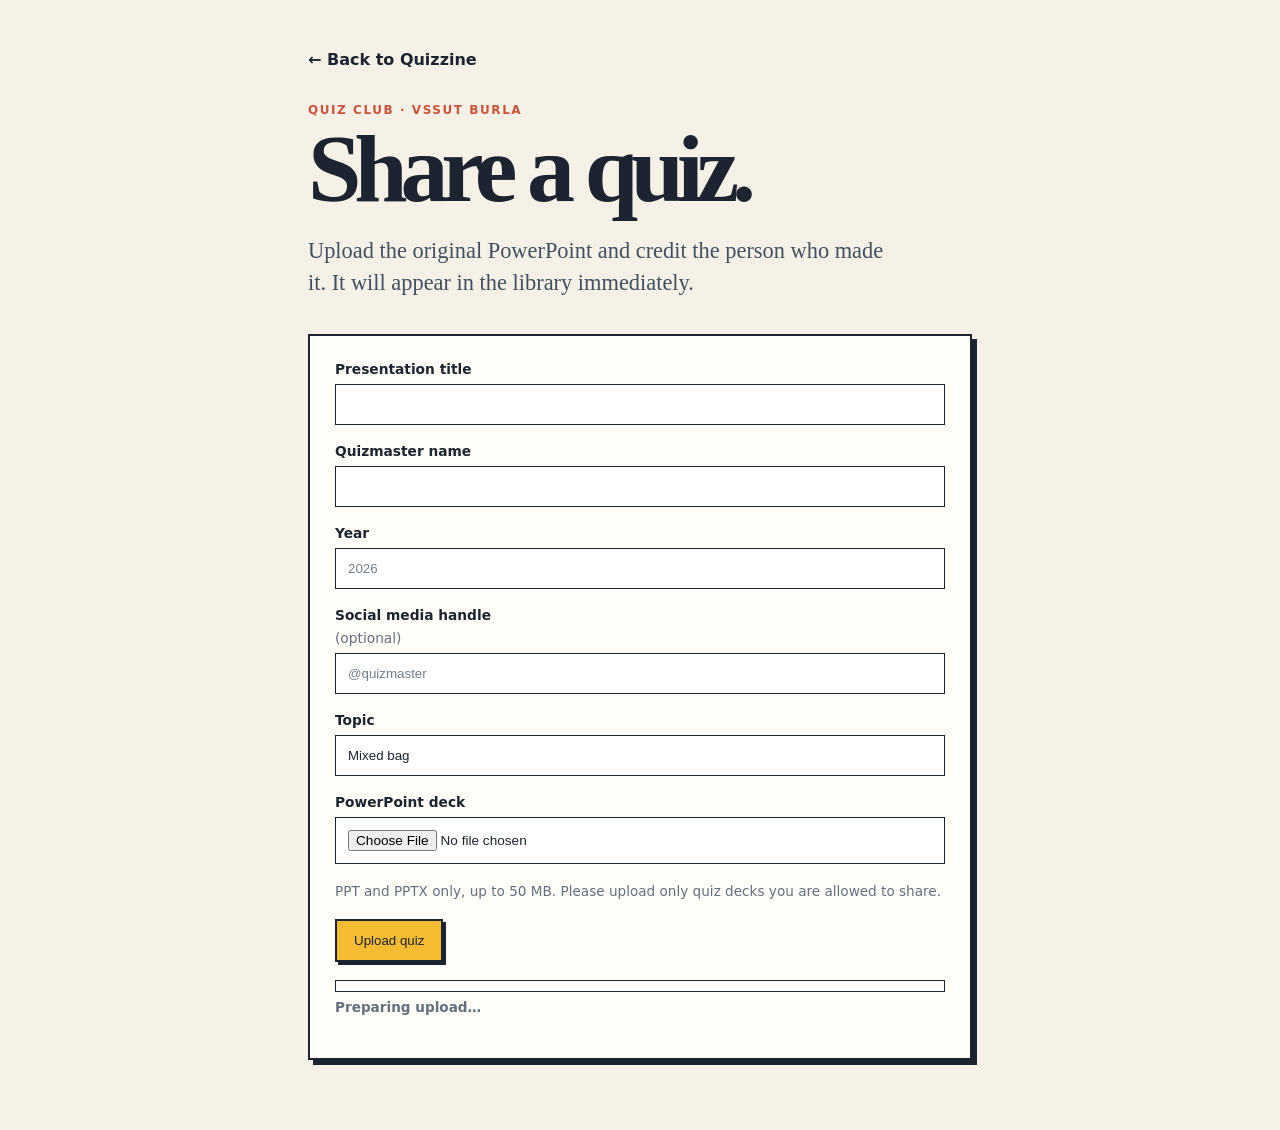
==== upload.html @ c4be82c2 "feat: show upload and preview progress" ====
<!doctype html>
<html lang="en">
  <head>
    <meta charset="UTF-8" />
    <meta name="viewport" content="width=device-width, initial-scale=1.0" />
    <meta name="robots" content="noindex" />
    <title>Upload a quiz — Quizzine</title>
    <link rel="icon" href="favicon.svg" type="image/svg+xml" />
    <link rel="stylesheet" href="styles.css" />
  </head>
  <body>
    <main class="upload-shell">
      <a class="back" href="/">← Back to Quizzine</a>
      <p class="eyebrow">QUIZ CLUB · VSSUT BURLA</p>
      <h1>Share a quiz.</h1>
      <p class="intro">Upload the original PowerPoint and credit the person who made it. It will appear in the library immediately.</p>
      <form id="upload-form" class="upload-form">
        <label>Presentation title<input name="title" required maxlength="120" /></label>
        <label>Quizmaster name<input name="quizmaster" required maxlength="100" /></label>
        <label>Year<input name="year" required inputmode="numeric" pattern="[0-9]{4}" maxlength="4" placeholder="2026" /></label>
        <label>Social media handle <span>(optional)</span><input name="handle" maxlength="100" placeholder="@quizmaster" /></label>
        <label>Topic<input name="topic" maxlength="60" value="Mixed bag" /></label>
        <label>PowerPoint deck<input name="deck" type="file" accept=".ppt,.pptx,application/vnd.ms-powerpoint,application/vnd.openxmlformats-officedocument.presentationml.presentation" required /></label>
        <p class="upload-help">PPT and PPTX only, up to 50 MB. Please upload only quiz decks you are allowed to share.</p>
        <button type="submit" class="upload-button">Upload quiz</button>
        <div id="upload-progress" class="upload-progress" hidden aria-hidden="true">
          <div class="upload-progress-track"><div id="upload-progress-bar" class="upload-progress-bar"></div></div>
          <span id="upload-progress-label">Preparing upload…</span>
        </div>
        <p id="upload-status" class="upload-status" aria-live="polite"></p>
      </form>
    </main>
    <script src="upload.js?v=20260818-upload-r4"></script>
  </body>
</html>
---- styles.css ----
:root { --ink:#1b2430; --paper:#f6f1e7; --sun:#f5bb32; --brick:#cc5239; --sky:#a7d8d7; --muted:#637080; }
* { box-sizing:border-box; }
body { margin:0; min-height:100vh; color:var(--ink); background:var(--paper); font-family: ui-rounded, "Avenir Next", Avenir, "Nunito Sans", system-ui, sans-serif; }
main { max-width:1180px; padding:0 28px; margin:auto; }
.hero { padding:88px 0 46px; max-width:800px; }
.eyebrow { font-size:.75rem; font-weight:800; letter-spacing:.13em; color:var(--brick); margin:0 0 15px; }
h1 { margin:0; font:900 clamp(4rem,12vw,8.5rem)/.78 Georgia, serif; letter-spacing:-.075em; }
.intro { font:500 clamp(1.1rem,2.2vw,1.4rem)/1.45 Georgia,serif; max-width:590px; margin:28px 0; color:#405061; }
.search { position:relative; display:flex; align-items:center; max-width:680px; border:2px solid var(--ink); border-radius:999px; padding:0 17px; background:#fffdf7; box-shadow:5px 5px 0 var(--ink); }
.search:focus-within { outline:4px solid var(--sun); outline-offset:3px; }
.search-icon { font-size:2rem; font-family:Georgia,serif; transform:rotate(-20deg); margin-right:8px; }
input { flex:1; min-width:0; border:0; outline:0; background:transparent; color:var(--ink); font:600 1rem/1.2 inherit; padding:17px 0; }
input::placeholder { color:#72808c; }
kbd { font-size:.72rem; color:var(--muted); border:1px solid #b6b2a8; border-radius:4px; padding:3px 5px; white-space:nowrap; }
.result-count { min-height:1.2em; color:var(--muted); font-size:.9rem; margin:21px 0 0; }
.upload-link { display:inline-block; margin-top:15px; color:var(--ink); font-size:.85rem; font-weight:800; }
.library { border-top:2px solid var(--ink); padding:27px 0 76px; }
.filters { display:flex; flex-wrap:wrap; gap:9px; margin-bottom:25px; }
.filter { cursor:pointer; border:1.5px solid var(--ink); border-radius:999px; background:transparent; padding:8px 13px; color:var(--ink); font:750 .79rem inherit; }
.filter:hover,.filter[aria-pressed="true"] { background:var(--ink); color:var(--paper); }
.quiz-grid { display:grid; grid-template-columns:repeat(auto-fill,minmax(230px,1fr)); gap:18px; }
.card { min-height:244px; position:relative; padding:21px; display:flex; flex-direction:column; border:2px solid var(--ink); border-radius:5px; color:var(--ink); background:var(--card); box-shadow:4px 4px 0 var(--ink); transition:transform .15s, box-shadow .15s; }
.card:hover { transform:translate(-3px,-3px); box-shadow:8px 8px 0 var(--ink); }
.number { font:800 .8rem Georgia,serif; }
.topic { margin:28px 0 8px; font-weight:800; font-size:.72rem; text-transform:uppercase; letter-spacing:.08em; }
.card h2 { margin:0; font:700 clamp(1.35rem,2vw,1.7rem)/1.06 Georgia,serif; letter-spacing:-.035em; }
.format { margin-top:auto; font-weight:750; font-size:.8rem; }
.credit { margin-top:12px; color:#405061; font-size:.78rem; font-weight:750; }
.card a { position:absolute; inset:0; }
.empty { padding:48px 0; font:italic 1.2rem Georgia,serif; }
footer { border-top:2px solid var(--ink); padding:23px 28px; text-align:center; font-size:.82rem; color:var(--muted); }
.viewer-shell { max-width:1300px; min-height:100vh; padding:34px 28px 48px; }
.back { display:inline-block; color:var(--ink); font-weight:800; text-decoration:none; margin-bottom:34px; }
.back:hover { text-decoration:underline; }
.viewer-heading { display:flex; align-items:end; justify-content:space-between; gap:20px; margin-bottom:25px; }
.viewer-heading h1 { font-size:clamp(2.2rem,5vw,4.5rem); line-height:.9; max-width:800px; }
.viewer-heading .eyebrow { margin-bottom:10px; }
.download { flex:none; color:var(--ink); border:2px solid var(--ink); border-radius:999px; background:var(--sun); padding:12px 16px; font-weight:800; text-decoration:none; box-shadow:3px 3px 0 var(--ink); }
.download:hover { transform:translate(-2px,-2px); box-shadow:5px 5px 0 var(--ink); }
.deck-frame { border:2px solid var(--ink); border-radius:6px; overflow:hidden; background:#172131; box-shadow:5px 5px 0 var(--ink); aspect-ratio:16/9; }
.deck-frame { display:grid; place-items:center; position:relative; }
.deck-frame canvas { display:block; max-width:100%; max-height:100%; background:white; }
.deck-loading { position:absolute; margin:0; color:var(--muted); font-weight:800; }
.deck-navigation { display:flex; align-items:center; justify-content:center; gap:14px; margin:20px 0 0; }
.deck-navigation button { cursor:pointer; border:2px solid var(--ink); border-radius:999px; padding:10px 14px; background:#fffdf7; color:var(--ink); font:800 .85rem inherit; box-shadow:2px 2px 0 var(--ink); }
.deck-navigation button:hover:not(:disabled) { transform:translate(-1px,-1px); box-shadow:4px 4px 0 var(--ink); }
.deck-navigation button:disabled { cursor:not-allowed; opacity:.45; box-shadow:none; }
#slide-status { min-width:72px; text-align:center; color:var(--muted); font-size:.85rem; font-weight:800; }
.viewer-note { color:var(--muted); max-width:660px; font-size:.9rem; margin:20px 0; }
.upload-shell { max-width:720px; min-height:100vh; padding:50px 28px 70px; }
.upload-shell h1 { font-size:clamp(3.5rem,9vw,6rem); }
.upload-form { display:grid; gap:18px; margin-top:34px; padding:25px; border:2px solid var(--ink); background:#fffdf7; box-shadow:5px 5px 0 var(--ink); }
.upload-form label { display:grid; gap:7px; font-weight:800; font-size:.86rem; }
.upload-form label span,.upload-help,.upload-status { color:var(--muted); font-weight:500; }
.upload-form input { border:1.5px solid var(--ink); padding:12px; background:#fff; font:600 1rem inherit; }
.upload-form input[type=file] { font-size:.85rem; }
.upload-help,.upload-status { margin:0; font-size:.85rem; line-height:1.4; }
.upload-button { cursor:pointer; justify-self:start; border:2px solid var(--ink); background:var(--sun); color:var(--ink); padding:12px 17px; font:800 1rem inherit; box-shadow:3px 3px 0 var(--ink); }
.upload-button:disabled { opacity:.55; cursor:wait; }
.upload-progress { display:grid; gap:7px; color:var(--muted); font-size:.85rem; font-weight:700; }
.upload-progress-track { height:12px; overflow:hidden; border:1.5px solid var(--ink); background:#fff; }
.upload-progress-bar { width:0; height:100%; background:var(--sun); transition:width .15s ease; }
@media (max-width:600px) { main{padding:0 20px}.hero{padding:64px 0 38px} kbd{display:none}.quiz-grid{grid-template-columns:1fr 1fr;gap:13px}.card{min-height:225px;padding:16px}.card h2{font-size:1.35rem} }
@media (max-width:600px) { .viewer-shell{padding:22px 16px 35px}.viewer-heading{align-items:start;flex-direction:column;margin-bottom:18px}.viewer-heading h1{font-size:2.55rem}.download{width:100%;text-align:center}.deck-frame{aspect-ratio:9/14;box-shadow:3px 3px 0 var(--ink)}.deck-navigation{gap:8px}.deck-navigation button{padding:10px 11px;font-size:.78rem}#slide-status{min-width:58px;font-size:.78rem} }
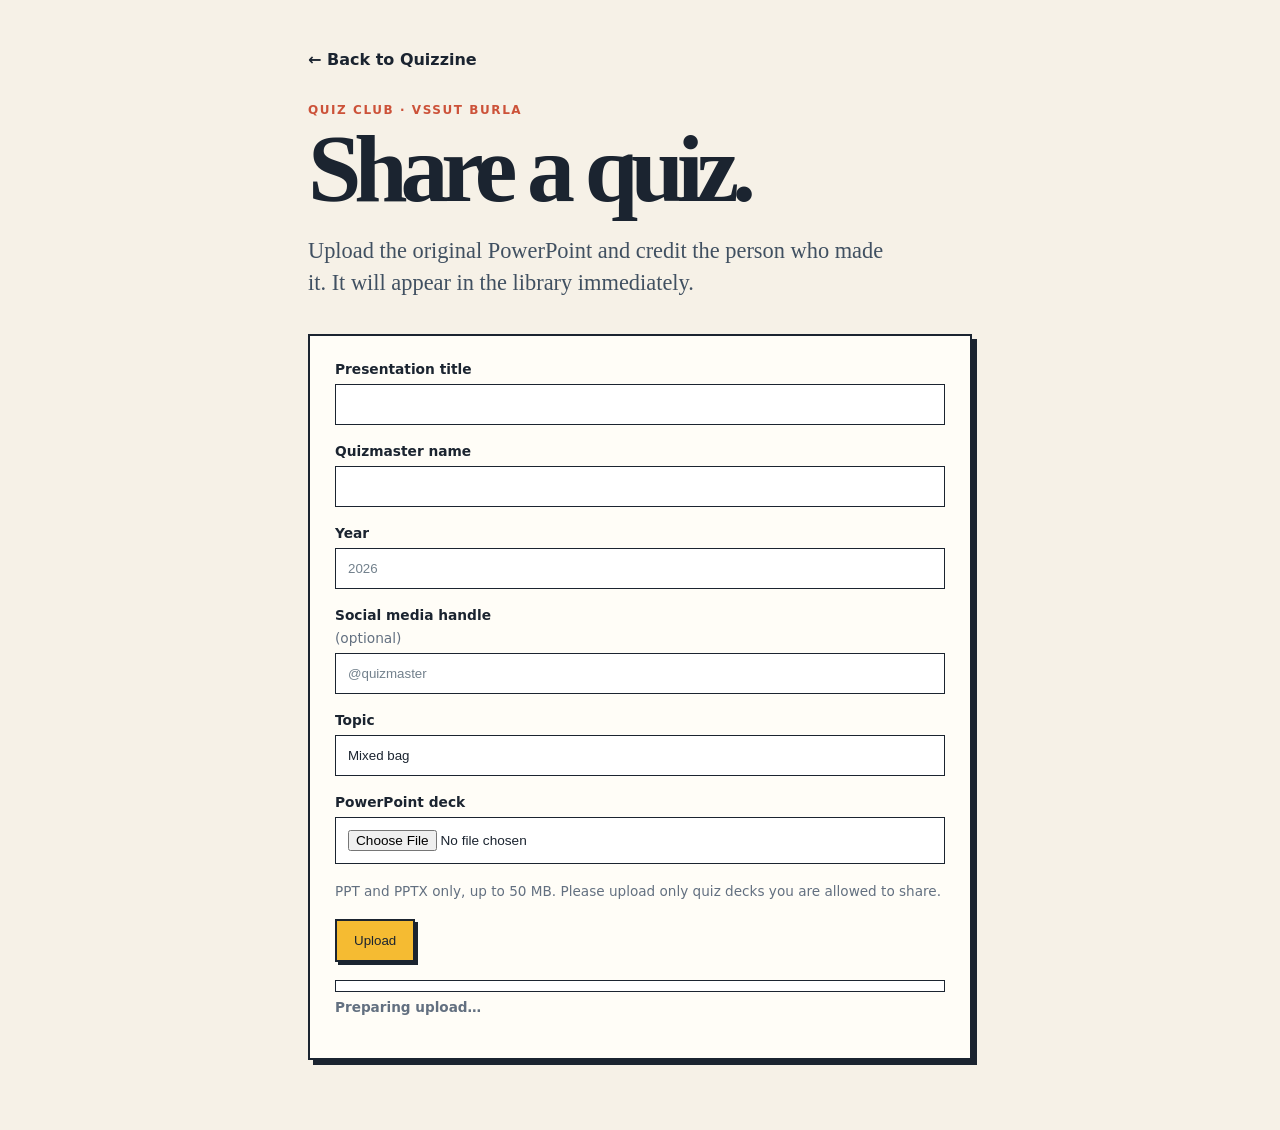
==== commit bf9e7fc4: "fix: reset upload button label after completion" ====
--- a/upload.html
+++ b/upload.html
@@ -22,7 +22,7 @@
         <label>Topic<input name="topic" maxlength="60" value="Mixed bag" /></label>
         <label>PowerPoint deck<input name="deck" type="file" accept=".ppt,.pptx,application/vnd.ms-powerpoint,application/vnd.openxmlformats-officedocument.presentationml.presentation" required /></label>
         <p class="upload-help">PPT and PPTX only, up to 50 MB. Please upload only quiz decks you are allowed to share.</p>
-        <button type="submit" class="upload-button">Upload quiz</button>
+        <button type="submit" class="upload-button">Upload</button>
         <div id="upload-progress" class="upload-progress" hidden aria-hidden="true">
           <div class="upload-progress-track"><div id="upload-progress-bar" class="upload-progress-bar"></div></div>
           <span id="upload-progress-label">Preparing upload…</span>
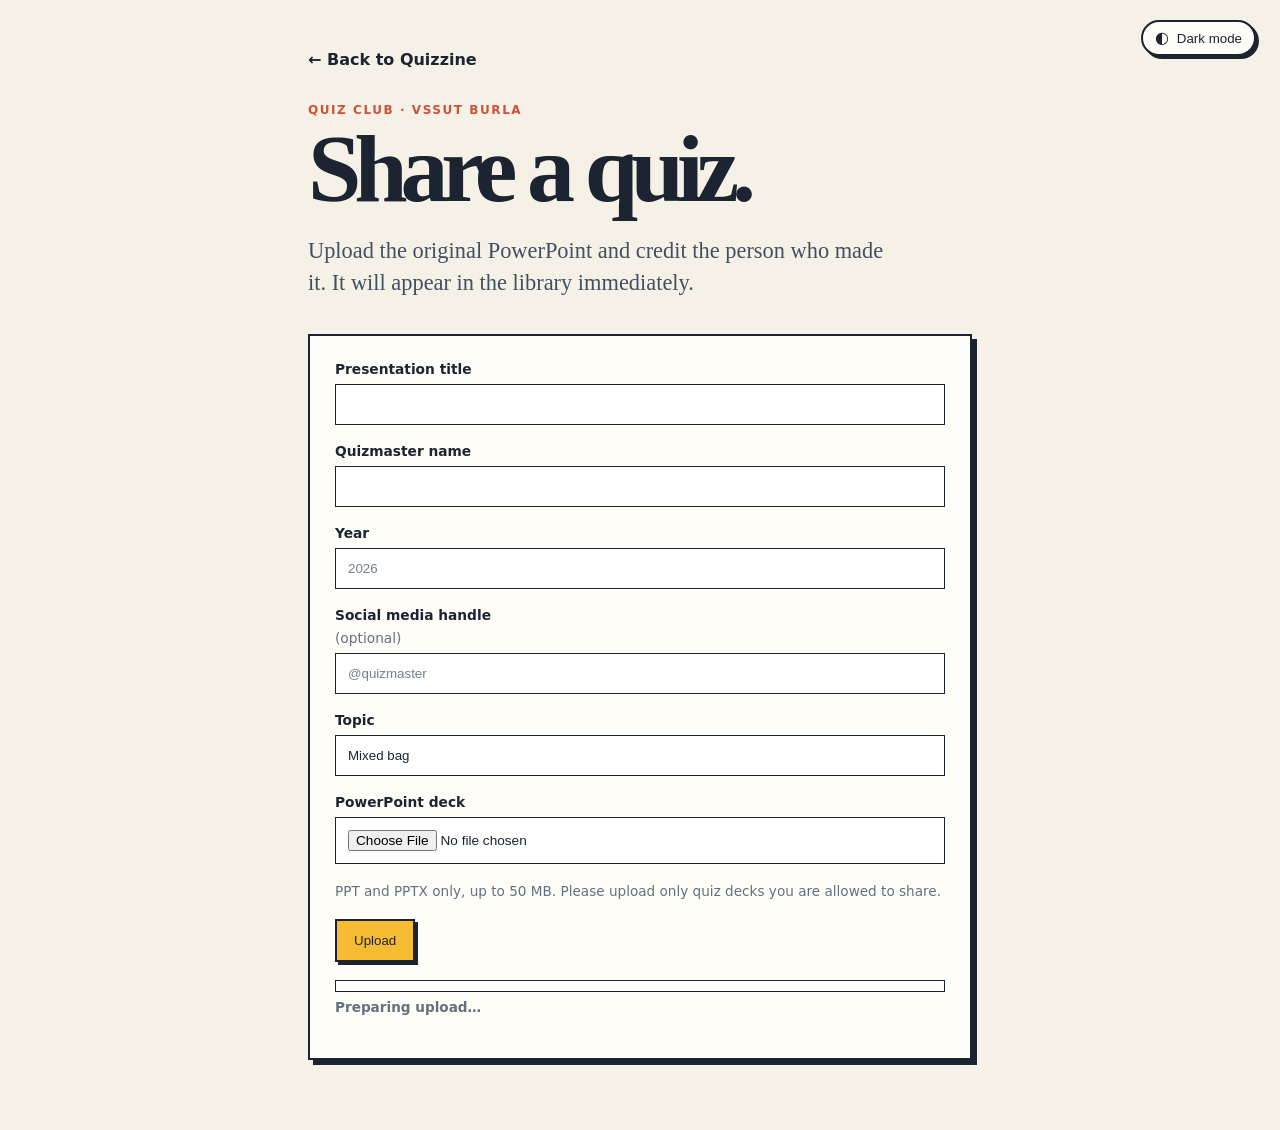
==== commit d7c5b8fe: "feat: add manual theme switch" ====
--- a/upload.html
+++ b/upload.html
@@ -3,12 +3,23 @@
   <head>
     <meta charset="UTF-8" />
     <meta name="viewport" content="width=device-width, initial-scale=1.0" />
+    <meta name="color-scheme" content="light dark" />
+    <script>try { const theme = localStorage.getItem('quizzine-theme'); if (theme) document.documentElement.dataset.theme = theme; } catch {}</script>
+    <!-- Google tag (gtag.js) -->
+    <script async src="https://www.googletagmanager.com/gtag/js?id=G-WMMW5VG9YV"></script>
+    <script>
+      window.dataLayer = window.dataLayer || [];
+      function gtag(){dataLayer.push(arguments);}
+      gtag('js', new Date());
+      gtag('config', 'G-WMMW5VG9YV');
+    </script>
     <meta name="robots" content="noindex" />
     <title>Upload a quiz — Quizzine</title>
     <link rel="icon" href="favicon.svg" type="image/svg+xml" />
-    <link rel="stylesheet" href="styles.css" />
+    <link rel="stylesheet" href="styles.css?v=20260818-dark" />
   </head>
   <body>
+    <button class="theme-toggle" type="button" role="switch" aria-checked="false"><span class="theme-toggle-icon" aria-hidden="true">◐</span><span class="theme-toggle-label">Dark mode</span></button>
     <main class="upload-shell">
       <a class="back" href="/">← Back to Quizzine</a>
       <p class="eyebrow">QUIZ CLUB · VSSUT BURLA</p>
@@ -30,6 +41,7 @@
         <p id="upload-status" class="upload-status" aria-live="polite"></p>
       </form>
     </main>
+    <script src="theme.js?v=20260818-theme-toggle"></script>
     <script src="upload.js?v=20260818-upload-r4"></script>
   </body>
 </html>
--- a/styles.css
+++ b/styles.css
@@ -1,17 +1,17 @@
-:root { --ink:#1b2430; --paper:#f6f1e7; --sun:#f5bb32; --brick:#cc5239; --sky:#a7d8d7; --muted:#637080; }
+:root { color-scheme:light dark; --ink:#1b2430; --paper:#f6f1e7; --sun:#f5bb32; --brick:#cc5239; --sky:#a7d8d7; --muted:#637080; --ink-soft:#405061; --placeholder:#72808c; --key-border:#b6b2a8; --surface:#fffdf7; --field:#fff; }
 * { box-sizing:border-box; }
 body { margin:0; min-height:100vh; color:var(--ink); background:var(--paper); font-family: ui-rounded, "Avenir Next", Avenir, "Nunito Sans", system-ui, sans-serif; }
 main { max-width:1180px; padding:0 28px; margin:auto; }
 .hero { padding:88px 0 46px; max-width:800px; }
 .eyebrow { font-size:.75rem; font-weight:800; letter-spacing:.13em; color:var(--brick); margin:0 0 15px; }
 h1 { margin:0; font:900 clamp(4rem,12vw,8.5rem)/.78 Georgia, serif; letter-spacing:-.075em; }
-.intro { font:500 clamp(1.1rem,2.2vw,1.4rem)/1.45 Georgia,serif; max-width:590px; margin:28px 0; color:#405061; }
-.search { position:relative; display:flex; align-items:center; max-width:680px; border:2px solid var(--ink); border-radius:999px; padding:0 17px; background:#fffdf7; box-shadow:5px 5px 0 var(--ink); }
+.intro { font:500 clamp(1.1rem,2.2vw,1.4rem)/1.45 Georgia,serif; max-width:590px; margin:28px 0; color:var(--ink-soft); }
+.search { position:relative; display:flex; align-items:center; max-width:680px; border:2px solid var(--ink); border-radius:999px; padding:0 17px; background:var(--surface); box-shadow:5px 5px 0 var(--ink); }
 .search:focus-within { outline:4px solid var(--sun); outline-offset:3px; }
 .search-icon { font-size:2rem; font-family:Georgia,serif; transform:rotate(-20deg); margin-right:8px; }
 input { flex:1; min-width:0; border:0; outline:0; background:transparent; color:var(--ink); font:600 1rem/1.2 inherit; padding:17px 0; }
-input::placeholder { color:#72808c; }
-kbd { font-size:.72rem; color:var(--muted); border:1px solid #b6b2a8; border-radius:4px; padding:3px 5px; white-space:nowrap; }
+input::placeholder { color:var(--placeholder); }
+kbd { font-size:.72rem; color:var(--muted); border:1px solid var(--key-border); border-radius:4px; padding:3px 5px; white-space:nowrap; }
 .result-count { min-height:1.2em; color:var(--muted); font-size:.9rem; margin:21px 0 0; }
 .upload-link { display:inline-block; margin-top:15px; color:var(--ink); font-size:.85rem; font-weight:800; }
 .library { border-top:2px solid var(--ink); padding:27px 0 76px; }
@@ -25,7 +25,7 @@
 .topic { margin:28px 0 8px; font-weight:800; font-size:.72rem; text-transform:uppercase; letter-spacing:.08em; }
 .card h2 { margin:0; font:700 clamp(1.35rem,2vw,1.7rem)/1.06 Georgia,serif; letter-spacing:-.035em; }
 .format { margin-top:auto; font-weight:750; font-size:.8rem; }
-.credit { margin-top:12px; color:#405061; font-size:.78rem; font-weight:750; }
+.credit { margin-top:12px; color:var(--ink-soft); font-size:.78rem; font-weight:750; }
 .card a { position:absolute; inset:0; }
 .empty { padding:48px 0; font:italic 1.2rem Georgia,serif; }
 footer { border-top:2px solid var(--ink); padding:23px 28px; text-align:center; font-size:.82rem; color:var(--muted); }
@@ -42,23 +42,36 @@
 .deck-frame canvas { display:block; max-width:100%; max-height:100%; background:white; }
 .deck-loading { position:absolute; margin:0; color:var(--muted); font-weight:800; }
 .deck-navigation { display:flex; align-items:center; justify-content:center; gap:14px; margin:20px 0 0; }
-.deck-navigation button { cursor:pointer; border:2px solid var(--ink); border-radius:999px; padding:10px 14px; background:#fffdf7; color:var(--ink); font:800 .85rem inherit; box-shadow:2px 2px 0 var(--ink); }
+.deck-navigation button { cursor:pointer; border:2px solid var(--ink); border-radius:999px; padding:10px 14px; background:var(--surface); color:var(--ink); font:800 .85rem inherit; box-shadow:2px 2px 0 var(--ink); }
 .deck-navigation button:hover:not(:disabled) { transform:translate(-1px,-1px); box-shadow:4px 4px 0 var(--ink); }
 .deck-navigation button:disabled { cursor:not-allowed; opacity:.45; box-shadow:none; }
 #slide-status { min-width:72px; text-align:center; color:var(--muted); font-size:.85rem; font-weight:800; }
 .viewer-note { color:var(--muted); max-width:660px; font-size:.9rem; margin:20px 0; }
 .upload-shell { max-width:720px; min-height:100vh; padding:50px 28px 70px; }
 .upload-shell h1 { font-size:clamp(3.5rem,9vw,6rem); }
-.upload-form { display:grid; gap:18px; margin-top:34px; padding:25px; border:2px solid var(--ink); background:#fffdf7; box-shadow:5px 5px 0 var(--ink); }
+.upload-form { display:grid; gap:18px; margin-top:34px; padding:25px; border:2px solid var(--ink); background:var(--surface); box-shadow:5px 5px 0 var(--ink); }
 .upload-form label { display:grid; gap:7px; font-weight:800; font-size:.86rem; }
 .upload-form label span,.upload-help,.upload-status { color:var(--muted); font-weight:500; }
-.upload-form input { border:1.5px solid var(--ink); padding:12px; background:#fff; font:600 1rem inherit; }
+.upload-form input { border:1.5px solid var(--ink); padding:12px; background:var(--field); font:600 1rem inherit; }
 .upload-form input[type=file] { font-size:.85rem; }
 .upload-help,.upload-status { margin:0; font-size:.85rem; line-height:1.4; }
 .upload-button { cursor:pointer; justify-self:start; border:2px solid var(--ink); background:var(--sun); color:var(--ink); padding:12px 17px; font:800 1rem inherit; box-shadow:3px 3px 0 var(--ink); }
 .upload-button:disabled { opacity:.55; cursor:wait; }
 .upload-progress { display:grid; gap:7px; color:var(--muted); font-size:.85rem; font-weight:700; }
-.upload-progress-track { height:12px; overflow:hidden; border:1.5px solid var(--ink); background:#fff; }
+.upload-progress-track { height:12px; overflow:hidden; border:1.5px solid var(--ink); background:var(--field); }
 .upload-progress-bar { width:0; height:100%; background:var(--sun); transition:width .15s ease; }
+@media (prefers-color-scheme:dark) {
+  :root:not([data-theme="light"]) { --ink:#f6f1e7; --paper:#17202a; --sun:#f5bb32; --brick:#ff967f; --sky:#a7d8d7; --muted:#bdc6d0; --ink-soft:#d4dee8; --placeholder:#bdc6d0; --key-border:#718091; --surface:#202c38; --field:#293847; }
+  :root:not([data-theme="light"]) .card { background:color-mix(in srgb, var(--card) 42%, var(--paper)); }
+  :root:not([data-theme="light"]) .deck-frame { background:#0f1720; }
+}
+:root[data-theme="dark"] { --ink:#f6f1e7; --paper:#17202a; --sun:#f5bb32; --brick:#ff967f; --sky:#a7d8d7; --muted:#bdc6d0; --ink-soft:#d4dee8; --placeholder:#bdc6d0; --key-border:#718091; --surface:#202c38; --field:#293847; }
+:root[data-theme="dark"] .card { background:color-mix(in srgb, var(--card) 42%, var(--paper)); }
+:root[data-theme="dark"] .deck-frame { background:#0f1720; }
+.theme-toggle { position:fixed; z-index:2; top:20px; right:24px; display:inline-flex; align-items:center; gap:8px; cursor:pointer; border:2px solid var(--ink); border-radius:999px; padding:8px 12px; color:var(--ink); background:var(--surface); font:800 .78rem/1 inherit; box-shadow:3px 3px 0 var(--ink); }
+.theme-toggle:hover { transform:translate(-1px,-1px); box-shadow:5px 5px 0 var(--ink); }
+.theme-toggle:focus-visible { outline:4px solid var(--sun); outline-offset:3px; }
+.theme-toggle-icon { font-size:1rem; line-height:1; }
+@media (max-width:600px) { .theme-toggle { top:14px; right:16px; padding:7px 10px; } .theme-toggle-label { display:none; } }
 @media (max-width:600px) { main{padding:0 20px}.hero{padding:64px 0 38px} kbd{display:none}.quiz-grid{grid-template-columns:1fr 1fr;gap:13px}.card{min-height:225px;padding:16px}.card h2{font-size:1.35rem} }
 @media (max-width:600px) { .viewer-shell{padding:22px 16px 35px}.viewer-heading{align-items:start;flex-direction:column;margin-bottom:18px}.viewer-heading h1{font-size:2.55rem}.download{width:100%;text-align:center}.deck-frame{aspect-ratio:9/14;box-shadow:3px 3px 0 var(--ink)}.deck-navigation{gap:8px}.deck-navigation button{padding:10px 11px;font-size:.78rem}#slide-status{min-width:58px;font-size:.78rem} }
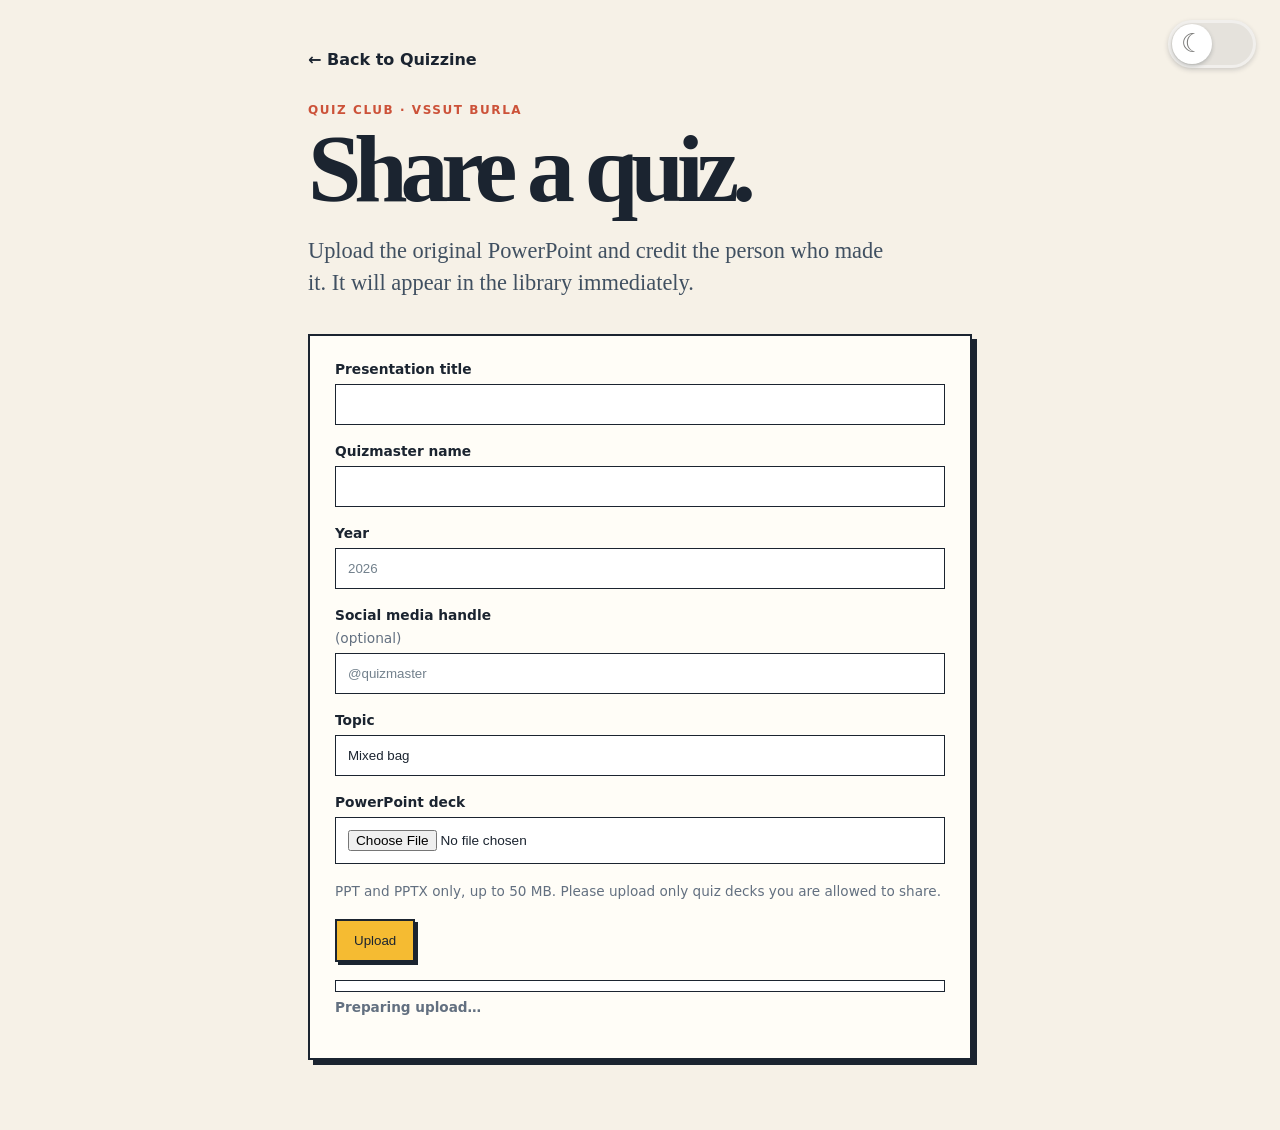
==== commit 29f9591a: "fix: serve and refine theme switch" ====
--- a/upload.html
+++ b/upload.html
@@ -19,7 +19,7 @@
     <link rel="stylesheet" href="styles.css?v=20260818-dark" />
   </head>
   <body>
-    <button class="theme-toggle" type="button" role="switch" aria-checked="false"><span class="theme-toggle-icon" aria-hidden="true">◐</span><span class="theme-toggle-label">Dark mode</span></button>
+    <button class="theme-toggle" type="button" role="switch" aria-checked="false"><span class="theme-toggle-track-icon" aria-hidden="true">☀</span><span class="theme-toggle-thumb"><span class="theme-toggle-icon" aria-hidden="true">☾</span></span><span class="theme-toggle-label">Dark mode</span></button>
     <main class="upload-shell">
       <a class="back" href="/">← Back to Quizzine</a>
       <p class="eyebrow">QUIZ CLUB · VSSUT BURLA</p>
--- a/styles.css
+++ b/styles.css
@@ -68,10 +68,18 @@
 :root[data-theme="dark"] { --ink:#f6f1e7; --paper:#17202a; --sun:#f5bb32; --brick:#ff967f; --sky:#a7d8d7; --muted:#bdc6d0; --ink-soft:#d4dee8; --placeholder:#bdc6d0; --key-border:#718091; --surface:#202c38; --field:#293847; }
 :root[data-theme="dark"] .card { background:color-mix(in srgb, var(--card) 42%, var(--paper)); }
 :root[data-theme="dark"] .deck-frame { background:#0f1720; }
-.theme-toggle { position:fixed; z-index:2; top:20px; right:24px; display:inline-flex; align-items:center; gap:8px; cursor:pointer; border:2px solid var(--ink); border-radius:999px; padding:8px 12px; color:var(--ink); background:var(--surface); font:800 .78rem/1 inherit; box-shadow:3px 3px 0 var(--ink); }
-.theme-toggle:hover { transform:translate(-1px,-1px); box-shadow:5px 5px 0 var(--ink); }
+.theme-toggle { position:fixed; z-index:2; top:20px; right:24px; display:flex; align-items:center; justify-content:flex-start; width:88px; height:48px; padding:4px; cursor:pointer; border:0; border-radius:999px; color:#7b7b79; background:#e5e2dc; box-shadow:inset 0 0 0 3px rgba(255,255,255,.45), 0 2px 5px rgba(27,36,48,.18); transition:background .2s ease; }
+.theme-toggle:hover { box-shadow:inset 0 0 0 3px rgba(255,255,255,.55), 0 3px 7px rgba(27,36,48,.25); }
 .theme-toggle:focus-visible { outline:4px solid var(--sun); outline-offset:3px; }
-.theme-toggle-icon { font-size:1rem; line-height:1; }
-@media (max-width:600px) { .theme-toggle { top:14px; right:16px; padding:7px 10px; } .theme-toggle-label { display:none; } }
+.theme-toggle-track-icon { position:absolute; left:10px; color:#a7a7a4; font-size:1.5rem; line-height:1; opacity:0; transition:opacity .2s ease; }
+.theme-toggle-thumb { display:grid; flex:none; place-items:center; width:40px; height:40px; border-radius:50%; background:#fff; box-shadow:0 2px 4px rgba(27,36,48,.24); transition:background .2s ease, transform .2s ease; }
+.theme-toggle-icon { font:1.65rem/1 Georgia,serif; transform:translateY(-1px); }
+.theme-toggle-label { position:absolute; width:1px; height:1px; padding:0; margin:-1px; overflow:hidden; clip:rect(0,0,0,0); white-space:nowrap; border:0; }
+:root[data-theme="dark"] .theme-toggle { justify-content:flex-end; background:#484848; color:#bcbcbc; box-shadow:inset 0 0 0 3px rgba(255,255,255,.1), 0 2px 5px rgba(0,0,0,.3); }
+:root[data-theme="dark"] .theme-toggle-track-icon { opacity:1; }
+:root[data-theme="dark"] .theme-toggle-thumb { background:#1b1b1d; box-shadow:0 2px 4px rgba(0,0,0,.5); }
+:root[data-theme="dark"] .theme-toggle-icon { opacity:0; }
+@media (prefers-color-scheme:dark) { :root:not([data-theme="light"]) .theme-toggle { justify-content:flex-end; background:#484848; color:#bcbcbc; box-shadow:inset 0 0 0 3px rgba(255,255,255,.1), 0 2px 5px rgba(0,0,0,.3); } :root:not([data-theme="light"]) .theme-toggle-track-icon { opacity:1; } :root:not([data-theme="light"]) .theme-toggle-thumb { background:#1b1b1d; box-shadow:0 2px 4px rgba(0,0,0,.5); } :root:not([data-theme="light"]) .theme-toggle-icon { opacity:0; } }
+@media (max-width:600px) { .theme-toggle { top:14px; right:16px; } }
 @media (max-width:600px) { main{padding:0 20px}.hero{padding:64px 0 38px} kbd{display:none}.quiz-grid{grid-template-columns:1fr 1fr;gap:13px}.card{min-height:225px;padding:16px}.card h2{font-size:1.35rem} }
 @media (max-width:600px) { .viewer-shell{padding:22px 16px 35px}.viewer-heading{align-items:start;flex-direction:column;margin-bottom:18px}.viewer-heading h1{font-size:2.55rem}.download{width:100%;text-align:center}.deck-frame{aspect-ratio:9/14;box-shadow:3px 3px 0 var(--ink)}.deck-navigation{gap:8px}.deck-navigation button{padding:10px 11px;font-size:.78rem}#slide-status{min-width:58px;font-size:.78rem} }
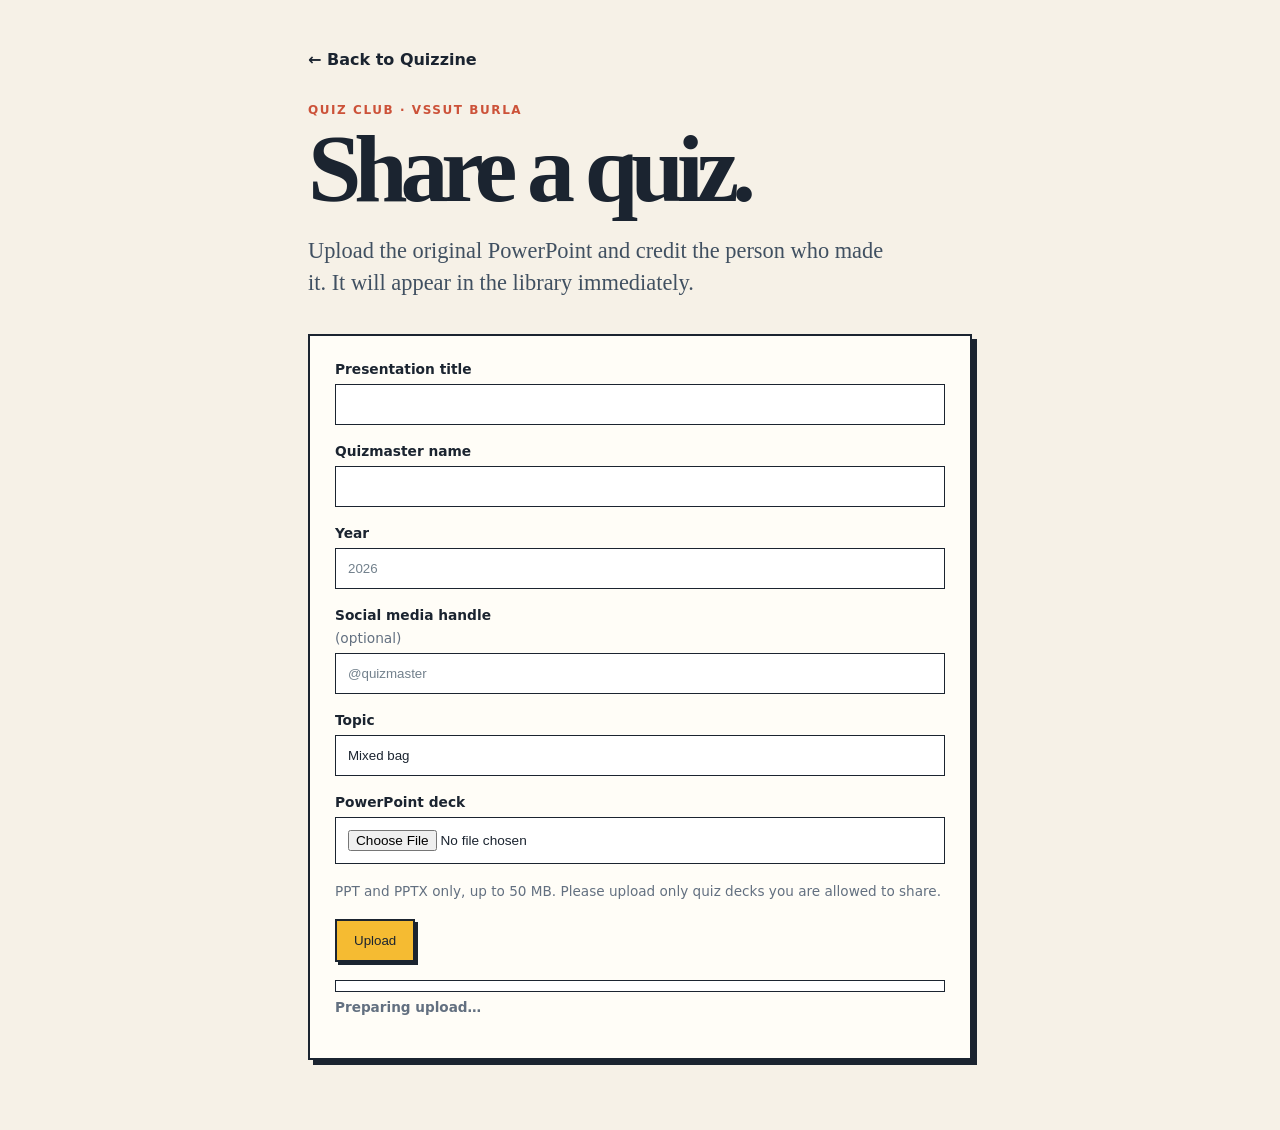
==== commit 7c9a5862: "revert: return to light-only theme" ====
--- a/upload.html
+++ b/upload.html
@@ -3,8 +3,6 @@
   <head>
     <meta charset="UTF-8" />
     <meta name="viewport" content="width=device-width, initial-scale=1.0" />
-    <meta name="color-scheme" content="light dark" />
-    <script>try { const theme = localStorage.getItem('quizzine-theme'); if (theme) document.documentElement.dataset.theme = theme; } catch {}</script>
     <!-- Google tag (gtag.js) -->
     <script async src="https://www.googletagmanager.com/gtag/js?id=G-WMMW5VG9YV"></script>
     <script>
@@ -16,10 +14,9 @@
     <meta name="robots" content="noindex" />
     <title>Upload a quiz — Quizzine</title>
     <link rel="icon" href="favicon.svg" type="image/svg+xml" />
-    <link rel="stylesheet" href="styles.css?v=20260818-dark" />
+    <link rel="stylesheet" href="styles.css" />
   </head>
   <body>
-    <button class="theme-toggle" type="button" role="switch" aria-checked="false"><span class="theme-toggle-track-icon" aria-hidden="true">☀</span><span class="theme-toggle-thumb"><span class="theme-toggle-icon" aria-hidden="true">☾</span></span><span class="theme-toggle-label">Dark mode</span></button>
     <main class="upload-shell">
       <a class="back" href="/">← Back to Quizzine</a>
       <p class="eyebrow">QUIZ CLUB · VSSUT BURLA</p>
@@ -41,7 +38,6 @@
         <p id="upload-status" class="upload-status" aria-live="polite"></p>
       </form>
     </main>
-    <script src="theme.js?v=20260818-theme-toggle"></script>
     <script src="upload.js?v=20260818-upload-r4"></script>
   </body>
 </html>
--- a/styles.css
+++ b/styles.css
@@ -1,17 +1,17 @@
-:root { color-scheme:light dark; --ink:#1b2430; --paper:#f6f1e7; --sun:#f5bb32; --brick:#cc5239; --sky:#a7d8d7; --muted:#637080; --ink-soft:#405061; --placeholder:#72808c; --key-border:#b6b2a8; --surface:#fffdf7; --field:#fff; }
+:root { --ink:#1b2430; --paper:#f6f1e7; --sun:#f5bb32; --brick:#cc5239; --sky:#a7d8d7; --muted:#637080; }
 * { box-sizing:border-box; }
 body { margin:0; min-height:100vh; color:var(--ink); background:var(--paper); font-family: ui-rounded, "Avenir Next", Avenir, "Nunito Sans", system-ui, sans-serif; }
 main { max-width:1180px; padding:0 28px; margin:auto; }
 .hero { padding:88px 0 46px; max-width:800px; }
 .eyebrow { font-size:.75rem; font-weight:800; letter-spacing:.13em; color:var(--brick); margin:0 0 15px; }
 h1 { margin:0; font:900 clamp(4rem,12vw,8.5rem)/.78 Georgia, serif; letter-spacing:-.075em; }
-.intro { font:500 clamp(1.1rem,2.2vw,1.4rem)/1.45 Georgia,serif; max-width:590px; margin:28px 0; color:var(--ink-soft); }
-.search { position:relative; display:flex; align-items:center; max-width:680px; border:2px solid var(--ink); border-radius:999px; padding:0 17px; background:var(--surface); box-shadow:5px 5px 0 var(--ink); }
+.intro { font:500 clamp(1.1rem,2.2vw,1.4rem)/1.45 Georgia,serif; max-width:590px; margin:28px 0; color:#405061; }
+.search { position:relative; display:flex; align-items:center; max-width:680px; border:2px solid var(--ink); border-radius:999px; padding:0 17px; background:#fffdf7; box-shadow:5px 5px 0 var(--ink); }
 .search:focus-within { outline:4px solid var(--sun); outline-offset:3px; }
 .search-icon { font-size:2rem; font-family:Georgia,serif; transform:rotate(-20deg); margin-right:8px; }
 input { flex:1; min-width:0; border:0; outline:0; background:transparent; color:var(--ink); font:600 1rem/1.2 inherit; padding:17px 0; }
-input::placeholder { color:var(--placeholder); }
-kbd { font-size:.72rem; color:var(--muted); border:1px solid var(--key-border); border-radius:4px; padding:3px 5px; white-space:nowrap; }
+input::placeholder { color:#72808c; }
+kbd { font-size:.72rem; color:var(--muted); border:1px solid #b6b2a8; border-radius:4px; padding:3px 5px; white-space:nowrap; }
 .result-count { min-height:1.2em; color:var(--muted); font-size:.9rem; margin:21px 0 0; }
 .upload-link { display:inline-block; margin-top:15px; color:var(--ink); font-size:.85rem; font-weight:800; }
 .library { border-top:2px solid var(--ink); padding:27px 0 76px; }
@@ -25,7 +25,7 @@
 .topic { margin:28px 0 8px; font-weight:800; font-size:.72rem; text-transform:uppercase; letter-spacing:.08em; }
 .card h2 { margin:0; font:700 clamp(1.35rem,2vw,1.7rem)/1.06 Georgia,serif; letter-spacing:-.035em; }
 .format { margin-top:auto; font-weight:750; font-size:.8rem; }
-.credit { margin-top:12px; color:var(--ink-soft); font-size:.78rem; font-weight:750; }
+.credit { margin-top:12px; color:#405061; font-size:.78rem; font-weight:750; }
 .card a { position:absolute; inset:0; }
 .empty { padding:48px 0; font:italic 1.2rem Georgia,serif; }
 footer { border-top:2px solid var(--ink); padding:23px 28px; text-align:center; font-size:.82rem; color:var(--muted); }
@@ -42,44 +42,23 @@
 .deck-frame canvas { display:block; max-width:100%; max-height:100%; background:white; }
 .deck-loading { position:absolute; margin:0; color:var(--muted); font-weight:800; }
 .deck-navigation { display:flex; align-items:center; justify-content:center; gap:14px; margin:20px 0 0; }
-.deck-navigation button { cursor:pointer; border:2px solid var(--ink); border-radius:999px; padding:10px 14px; background:var(--surface); color:var(--ink); font:800 .85rem inherit; box-shadow:2px 2px 0 var(--ink); }
+.deck-navigation button { cursor:pointer; border:2px solid var(--ink); border-radius:999px; padding:10px 14px; background:#fffdf7; color:var(--ink); font:800 .85rem inherit; box-shadow:2px 2px 0 var(--ink); }
 .deck-navigation button:hover:not(:disabled) { transform:translate(-1px,-1px); box-shadow:4px 4px 0 var(--ink); }
 .deck-navigation button:disabled { cursor:not-allowed; opacity:.45; box-shadow:none; }
 #slide-status { min-width:72px; text-align:center; color:var(--muted); font-size:.85rem; font-weight:800; }
 .viewer-note { color:var(--muted); max-width:660px; font-size:.9rem; margin:20px 0; }
 .upload-shell { max-width:720px; min-height:100vh; padding:50px 28px 70px; }
 .upload-shell h1 { font-size:clamp(3.5rem,9vw,6rem); }
-.upload-form { display:grid; gap:18px; margin-top:34px; padding:25px; border:2px solid var(--ink); background:var(--surface); box-shadow:5px 5px 0 var(--ink); }
+.upload-form { display:grid; gap:18px; margin-top:34px; padding:25px; border:2px solid var(--ink); background:#fffdf7; box-shadow:5px 5px 0 var(--ink); }
 .upload-form label { display:grid; gap:7px; font-weight:800; font-size:.86rem; }
 .upload-form label span,.upload-help,.upload-status { color:var(--muted); font-weight:500; }
-.upload-form input { border:1.5px solid var(--ink); padding:12px; background:var(--field); font:600 1rem inherit; }
+.upload-form input { border:1.5px solid var(--ink); padding:12px; background:#fff; font:600 1rem inherit; }
 .upload-form input[type=file] { font-size:.85rem; }
 .upload-help,.upload-status { margin:0; font-size:.85rem; line-height:1.4; }
 .upload-button { cursor:pointer; justify-self:start; border:2px solid var(--ink); background:var(--sun); color:var(--ink); padding:12px 17px; font:800 1rem inherit; box-shadow:3px 3px 0 var(--ink); }
 .upload-button:disabled { opacity:.55; cursor:wait; }
 .upload-progress { display:grid; gap:7px; color:var(--muted); font-size:.85rem; font-weight:700; }
-.upload-progress-track { height:12px; overflow:hidden; border:1.5px solid var(--ink); background:var(--field); }
+.upload-progress-track { height:12px; overflow:hidden; border:1.5px solid var(--ink); background:#fff; }
 .upload-progress-bar { width:0; height:100%; background:var(--sun); transition:width .15s ease; }
-@media (prefers-color-scheme:dark) {
-  :root:not([data-theme="light"]) { --ink:#f6f1e7; --paper:#17202a; --sun:#f5bb32; --brick:#ff967f; --sky:#a7d8d7; --muted:#bdc6d0; --ink-soft:#d4dee8; --placeholder:#bdc6d0; --key-border:#718091; --surface:#202c38; --field:#293847; }
-  :root:not([data-theme="light"]) .card { background:color-mix(in srgb, var(--card) 42%, var(--paper)); }
-  :root:not([data-theme="light"]) .deck-frame { background:#0f1720; }
-}
-:root[data-theme="dark"] { --ink:#f6f1e7; --paper:#17202a; --sun:#f5bb32; --brick:#ff967f; --sky:#a7d8d7; --muted:#bdc6d0; --ink-soft:#d4dee8; --placeholder:#bdc6d0; --key-border:#718091; --surface:#202c38; --field:#293847; }
-:root[data-theme="dark"] .card { background:color-mix(in srgb, var(--card) 42%, var(--paper)); }
-:root[data-theme="dark"] .deck-frame { background:#0f1720; }
-.theme-toggle { position:fixed; z-index:2; top:20px; right:24px; display:flex; align-items:center; justify-content:flex-start; width:88px; height:48px; padding:4px; cursor:pointer; border:0; border-radius:999px; color:#7b7b79; background:#e5e2dc; box-shadow:inset 0 0 0 3px rgba(255,255,255,.45), 0 2px 5px rgba(27,36,48,.18); transition:background .2s ease; }
-.theme-toggle:hover { box-shadow:inset 0 0 0 3px rgba(255,255,255,.55), 0 3px 7px rgba(27,36,48,.25); }
-.theme-toggle:focus-visible { outline:4px solid var(--sun); outline-offset:3px; }
-.theme-toggle-track-icon { position:absolute; left:10px; color:#a7a7a4; font-size:1.5rem; line-height:1; opacity:0; transition:opacity .2s ease; }
-.theme-toggle-thumb { display:grid; flex:none; place-items:center; width:40px; height:40px; border-radius:50%; background:#fff; box-shadow:0 2px 4px rgba(27,36,48,.24); transition:background .2s ease, transform .2s ease; }
-.theme-toggle-icon { font:1.65rem/1 Georgia,serif; transform:translateY(-1px); }
-.theme-toggle-label { position:absolute; width:1px; height:1px; padding:0; margin:-1px; overflow:hidden; clip:rect(0,0,0,0); white-space:nowrap; border:0; }
-:root[data-theme="dark"] .theme-toggle { justify-content:flex-end; background:#484848; color:#bcbcbc; box-shadow:inset 0 0 0 3px rgba(255,255,255,.1), 0 2px 5px rgba(0,0,0,.3); }
-:root[data-theme="dark"] .theme-toggle-track-icon { opacity:1; }
-:root[data-theme="dark"] .theme-toggle-thumb { background:#1b1b1d; box-shadow:0 2px 4px rgba(0,0,0,.5); }
-:root[data-theme="dark"] .theme-toggle-icon { opacity:0; }
-@media (prefers-color-scheme:dark) { :root:not([data-theme="light"]) .theme-toggle { justify-content:flex-end; background:#484848; color:#bcbcbc; box-shadow:inset 0 0 0 3px rgba(255,255,255,.1), 0 2px 5px rgba(0,0,0,.3); } :root:not([data-theme="light"]) .theme-toggle-track-icon { opacity:1; } :root:not([data-theme="light"]) .theme-toggle-thumb { background:#1b1b1d; box-shadow:0 2px 4px rgba(0,0,0,.5); } :root:not([data-theme="light"]) .theme-toggle-icon { opacity:0; } }
-@media (max-width:600px) { .theme-toggle { top:14px; right:16px; } }
 @media (max-width:600px) { main{padding:0 20px}.hero{padding:64px 0 38px} kbd{display:none}.quiz-grid{grid-template-columns:1fr 1fr;gap:13px}.card{min-height:225px;padding:16px}.card h2{font-size:1.35rem} }
 @media (max-width:600px) { .viewer-shell{padding:22px 16px 35px}.viewer-heading{align-items:start;flex-direction:column;margin-bottom:18px}.viewer-heading h1{font-size:2.55rem}.download{width:100%;text-align:center}.deck-frame{aspect-ratio:9/14;box-shadow:3px 3px 0 var(--ink)}.deck-navigation{gap:8px}.deck-navigation button{padding:10px 11px;font-size:.78rem}#slide-status{min-width:58px;font-size:.78rem} }
